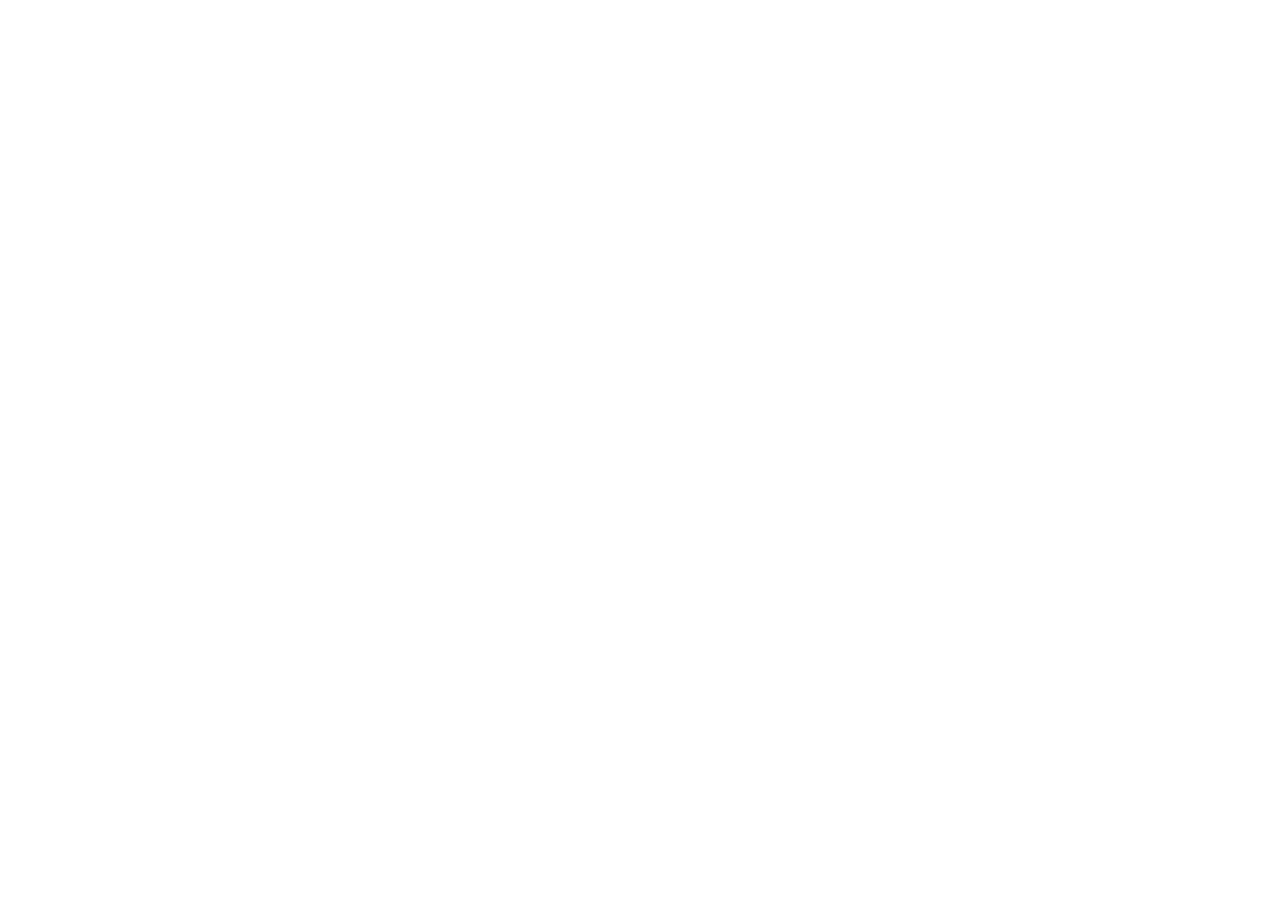
==== index.html @ e31933f2 "cleanup" ====
<!DOCTYPE html>
<html>
    <head>
        <title>creo2</title>


    </head>
    <body>
        <script src="js/three.js"></script>
        <script type = 'module' src = "./js/myProject.js"></script>

    </body>
</html>
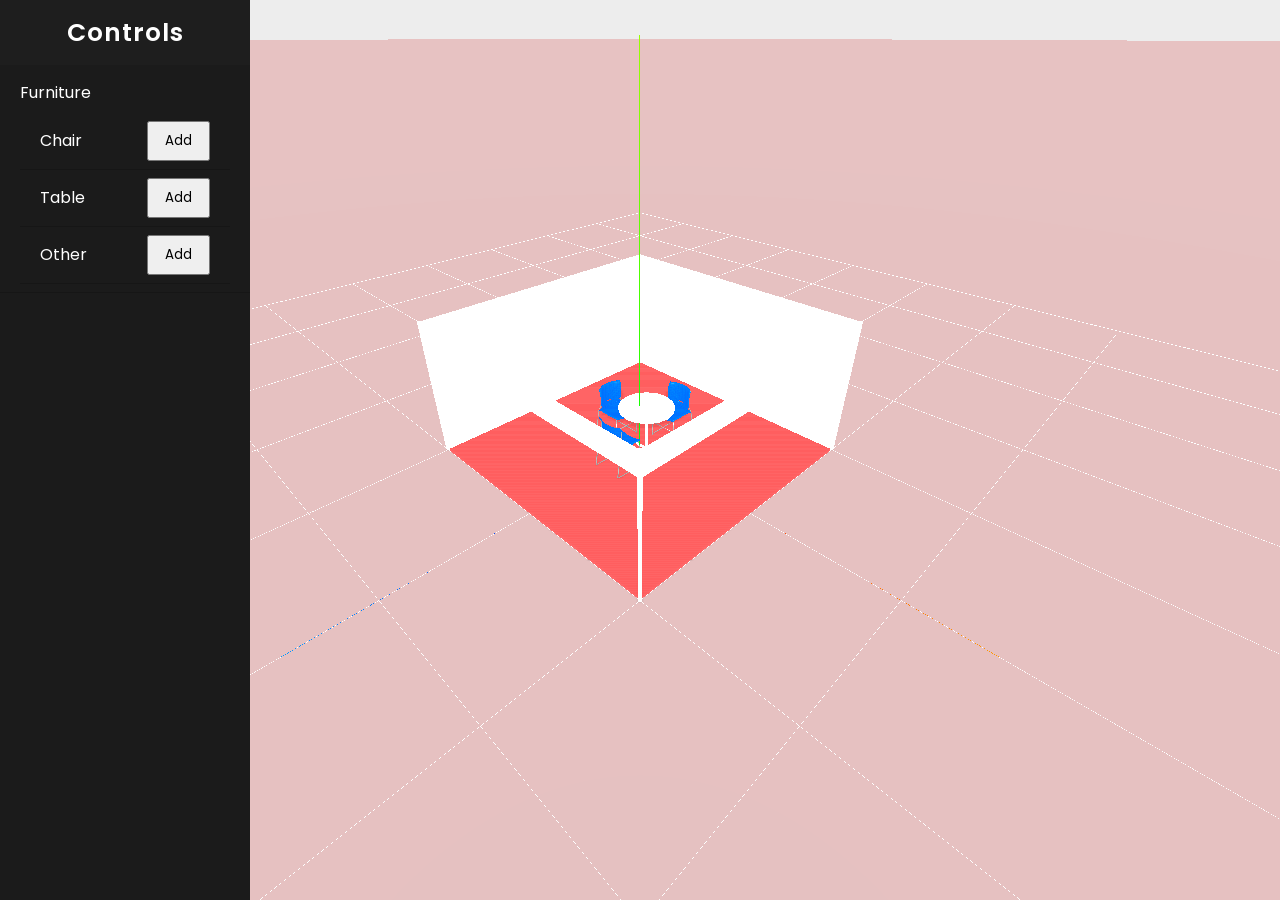
==== commit a469e38e: "sidebar" ====
--- a/index.html
+++ b/index.html
@@ -1,11 +1,33 @@
 <!DOCTYPE html>
 <html>
     <head>
+        <meta charset="utf-8">
         <title>creo2</title>
+        <link rel = 'stylesheet' href = 'css/styles.css'>
+        <script src="js/functions.js"></script>
+        
+    </head>
 
+    <body>
+        <nav class = "sidebar">
+            <div class = "text">Controls</div>
+            <ul style = 'color: white;'>
+                <li>Furniture
+                    <ul>
+                        <li class = 'product'> Chair
+                            <button onclick ='add(0)'class = 'add-button'> Add </button>
+                        </li>
+                        <li class = 'product'>Table
+                            <button class = 'add-button'> Add </button>
+                        </li>
+                        <li class = 'product'>Other
+                            <button class = 'add-button'> Add </button>
+                        </li>
+                    </ul>
+                </li>
+            </ul>
+        </nav>
 
-    </head>
-    <body>
         <script src="js/three.js"></script>
         <script type = 'module' src = "./js/myProject.js"></script>
 
--- a/css/styles.css
+++ b/css/styles.css
@@ -0,0 +1,132 @@
+@import url('https://fonts.googleapis.com/css?family=Poppins:400,500,600,700&display=swap');
+
+body {
+  margin: 0;
+}
+
+*{
+  margin: 0;
+  padding: 0;
+  box-sizing: border-box;
+  user-select: none;
+  font-family: 'Poppins', sans-serif;
+}
+
+.sidebar{
+    position: fixed;
+    width: 250px;
+    height: 100%;
+    left: 0;
+    background: #1b1b1b;
+}
+
+.sidebar .text{
+    color:white;
+    font-size: 25px;
+    font-weight: 600;
+    line-height: 65px;
+    text-align: center;
+    background: #1e1e1e;
+    letter-spacing: 1px;
+}
+
+.product {
+    display: grid;
+    grid-template-columns: 1.5fr 1fr;
+    grid-template-rows: 1fr auto;
+    -moz-column-gap: 0.75rem;
+    column-gap: 0.75rem;
+}
+
+nav ul{
+    background: #1b1b1b;
+    list-style: none;
+    width: 100%;
+    height: 100%;
+}
+
+nav ul li{
+    line-height: 40px;
+    padding: 8px 20px;
+    cursor: pointer;
+    border-bottom: 1px solid rgba(0,0,0,0.2);
+}
+
+nav ul li span {
+
+    position: absolute;
+    ;
+}
+
+/* 
+nav{
+  position: absolute;
+  top: 20%;
+  left: 50%;
+  transform: translate(-50%, -50%);
+  background: #1b1b1b;
+  width: 400px;
+  line-height: 40px;
+  padding: 8px 25px;
+  border-radius: 5px;
+}
+
+nav label{
+    color: white;
+    font-size: 22px;
+    font-weight: 500;
+    display: block;
+    cursor: pointer;
+  }
+  
+  }
+  nav .menu:before{
+    position: absolute;
+    content: '';
+    height: 20px;
+    width: 20px;
+    background: #1b1b1b;
+    right: 20px;
+    top: -10px;
+    transform: rotate(45deg);
+    z-index: -1;
+  }
+
+  nav ul li label{
+    font-size: 18px;
+  }
+  nav ul li a{
+    color: white;
+    text-decoration: none;
+    font-size: 18px;
+    display: block;
+  }
+  nav ul li a:hover,
+  nav ul li label:hover{
+    color: cyan;
+  }
+  nav ul ul{
+    position: static;
+  }
+  nav ul ul li{
+    line-height: 30px;
+    padding-left: 30px;
+    border-bottom: none;
+  }
+  nav ul ul li a{
+    color: #e6e6e6;
+    font-size: 17px;
+  }
+  nav ul li span{
+    font-size: 20px;
+    float: right;
+    margin-top: 10px;
+    padding: 0 10px;
+    transition: 0.5s;
+  }
+  nav ul li span.rotate{
+    transform: rotate(-180deg);
+  }
+  input{
+    display: none;
+  } */
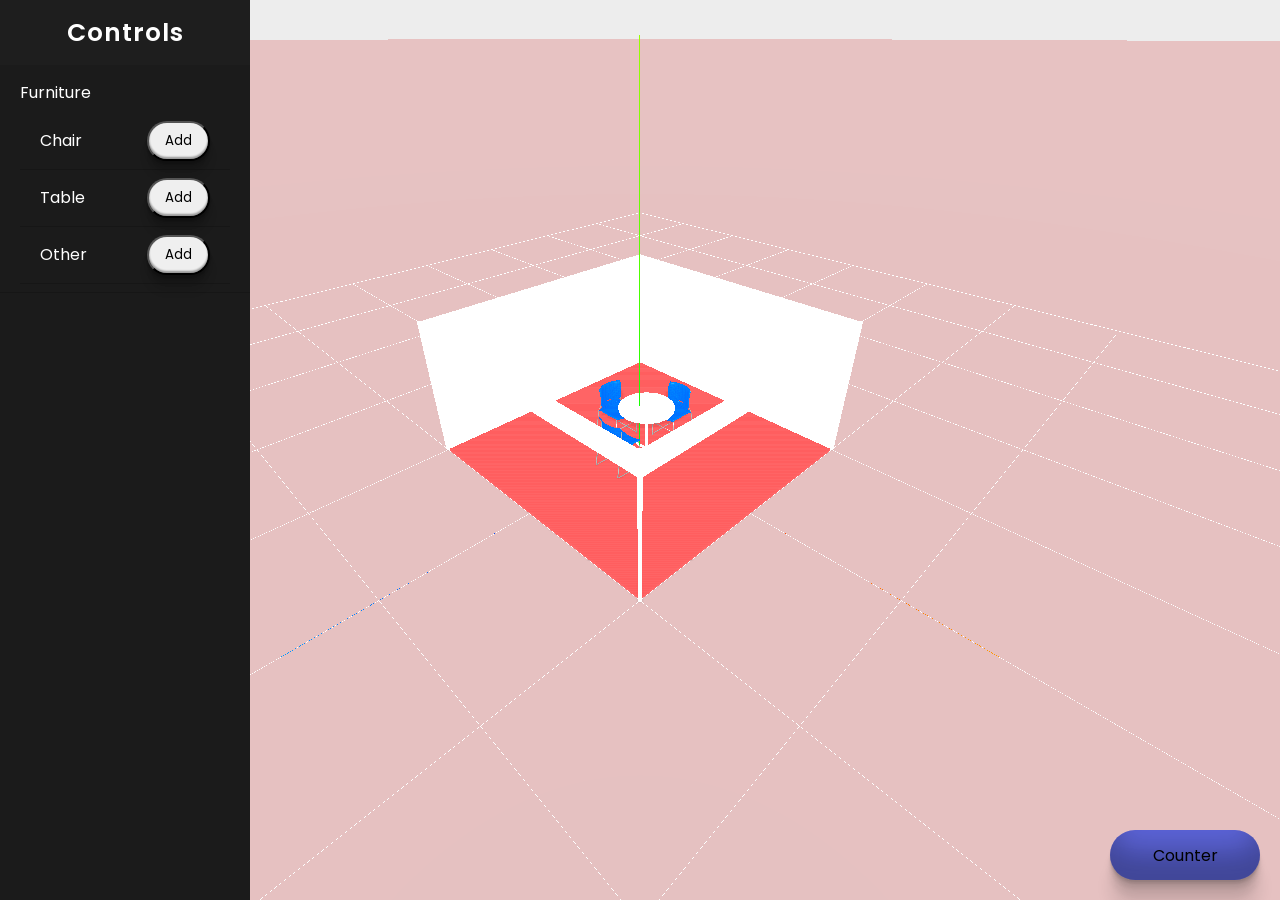
==== commit 1230e3e1: "counter button" ====
--- a/index.html
+++ b/index.html
@@ -4,10 +4,9 @@
         <meta charset="utf-8">
         <title>creo2</title>
         <link rel = 'stylesheet' href = 'css/styles.css'>
-        <script src="js/functions.js"></script>
         
     </head>
-
+    
     <body>
         <nav class = "sidebar">
             <div class = "text">Controls</div>
@@ -15,21 +14,30 @@
                 <li>Furniture
                     <ul>
                         <li class = 'product'> Chair
-                            <button onclick ='add(0)'class = 'add-button'> Add </button>
+                            <button id="btn-0-0"class='add-button'>Add</button>
                         </li>
                         <li class = 'product'>Table
-                            <button class = 'add-button'> Add </button>
+                            <button id="btn-0-1"class='add-button'> Add </button>
                         </li>
                         <li class = 'product'>Other
-                            <button class = 'add-button'> Add </button>
+                            <button id="btn-0-2"class='add-button'> Add </button>
                         </li>
                     </ul>
                 </li>
             </ul>
         </nav>
 
-        <script src="js/three.js"></script>
-        <script type = 'module' src = "./js/myProject.js"></script>
+        <div class = 'counter'>
+            Counter
 
+        </div>
+
+        <div id="scene-container">
+            
+            <script src="js/three.js"></script>
+            <script type = 'module' src = "./js/myProject.js"></script>
+            
+        </div>
+        
     </body>
 </html>
--- a/css/styles.css
+++ b/css/styles.css
@@ -1,15 +1,44 @@
 @import url('https://fonts.googleapis.com/css?family=Poppins:400,500,600,700&display=swap');
 
 body {
-  margin: 0;
+    margin: 0;
+}
+
+#scene-container {
+    position: absolute;
+    width: 100%;
+    height: 100%;
+    background-color: skyblue;
 }
 
 *{
-  margin: 0;
-  padding: 0;
-  box-sizing: border-box;
-  user-select: none;
-  font-family: 'Poppins', sans-serif;
+    margin: 0;
+    padding: 0;
+    box-sizing: border-box;
+    user-select: none;
+    font-family: 'Poppins', sans-serif;
+}
+
+.counter {
+    display: flex;
+    justify-content: center;
+    align-items: center;
+    position: absolute;
+    width: 150px;
+    height: 50px;
+    right: 20px;
+    bottom: 20px;
+    background: #666fef;
+    z-index: 3;
+    border-radius: 30px;
+    box-shadow: rgba(0, 0, 0, 0.17) 0px -23px 25px 0px inset,
+    rgba(0, 0, 0, 0.15) 0px -36px 30px 0px inset,
+    rgba(0, 0, 0, 0.1) 0px -79px 40px 0px inset,
+    rgba(0, 0, 0, 0.06) 0px 2px 1px,
+    rgba(0, 0, 0, 0.09) 0px 4px 2px,
+    rgba(0, 0, 0, 0.09) 0px 8px 4px,
+    rgba(0, 0, 0, 0.09) 0px 16px 8px,
+    rgba(0, 0, 0, 0.09) 0px 32px 16px;
 }
 
 .sidebar{
@@ -18,6 +47,7 @@
     height: 100%;
     left: 0;
     background: #1b1b1b;
+    z-index: 2;
 }
 
 .sidebar .text{
@@ -38,6 +68,18 @@
     column-gap: 0.75rem;
 }
 
+.add-button {
+    border-radius: 25px;
+    box-shadow: rgba(0, 0, 0, 0.17) 0px -2px 2px 0px inset,
+    rgba(0, 0, 0, 0.15) 0px -2px 2px 0px inset,
+    rgba(0, 0, 0, 0.1) 0px -2px 2px 0px inset,
+    rgba(0, 0, 0, 0.06) 0px 2px 1px,
+    rgba(0, 0, 0, 0.09) 0px 4px 2px,
+    rgba(0, 0, 0, 0.09) 0px 8px 4px,
+    rgba(0, 0, 0, 0.09) 0px 16px 8px,
+    rgba(0, 0, 0, 0.09) 0px 2px 2px;
+}
+
 nav ul{
     background: #1b1b1b;
     list-style: none;
@@ -56,77 +98,4 @@
 
     position: absolute;
     ;
-}
-
-/* 
-nav{
-  position: absolute;
-  top: 20%;
-  left: 50%;
-  transform: translate(-50%, -50%);
-  background: #1b1b1b;
-  width: 400px;
-  line-height: 40px;
-  padding: 8px 25px;
-  border-radius: 5px;
-}
-
-nav label{
-    color: white;
-    font-size: 22px;
-    font-weight: 500;
-    display: block;
-    cursor: pointer;
-  }
-  
-  }
-  nav .menu:before{
-    position: absolute;
-    content: '';
-    height: 20px;
-    width: 20px;
-    background: #1b1b1b;
-    right: 20px;
-    top: -10px;
-    transform: rotate(45deg);
-    z-index: -1;
-  }
-
-  nav ul li label{
-    font-size: 18px;
-  }
-  nav ul li a{
-    color: white;
-    text-decoration: none;
-    font-size: 18px;
-    display: block;
-  }
-  nav ul li a:hover,
-  nav ul li label:hover{
-    color: cyan;
-  }
-  nav ul ul{
-    position: static;
-  }
-  nav ul ul li{
-    line-height: 30px;
-    padding-left: 30px;
-    border-bottom: none;
-  }
-  nav ul ul li a{
-    color: #e6e6e6;
-    font-size: 17px;
-  }
-  nav ul li span{
-    font-size: 20px;
-    float: right;
-    margin-top: 10px;
-    padding: 0 10px;
-    transition: 0.5s;
-  }
-  nav ul li span.rotate{
-    transform: rotate(-180deg);
-  }
-  input{
-    display: none;
-  } */+}
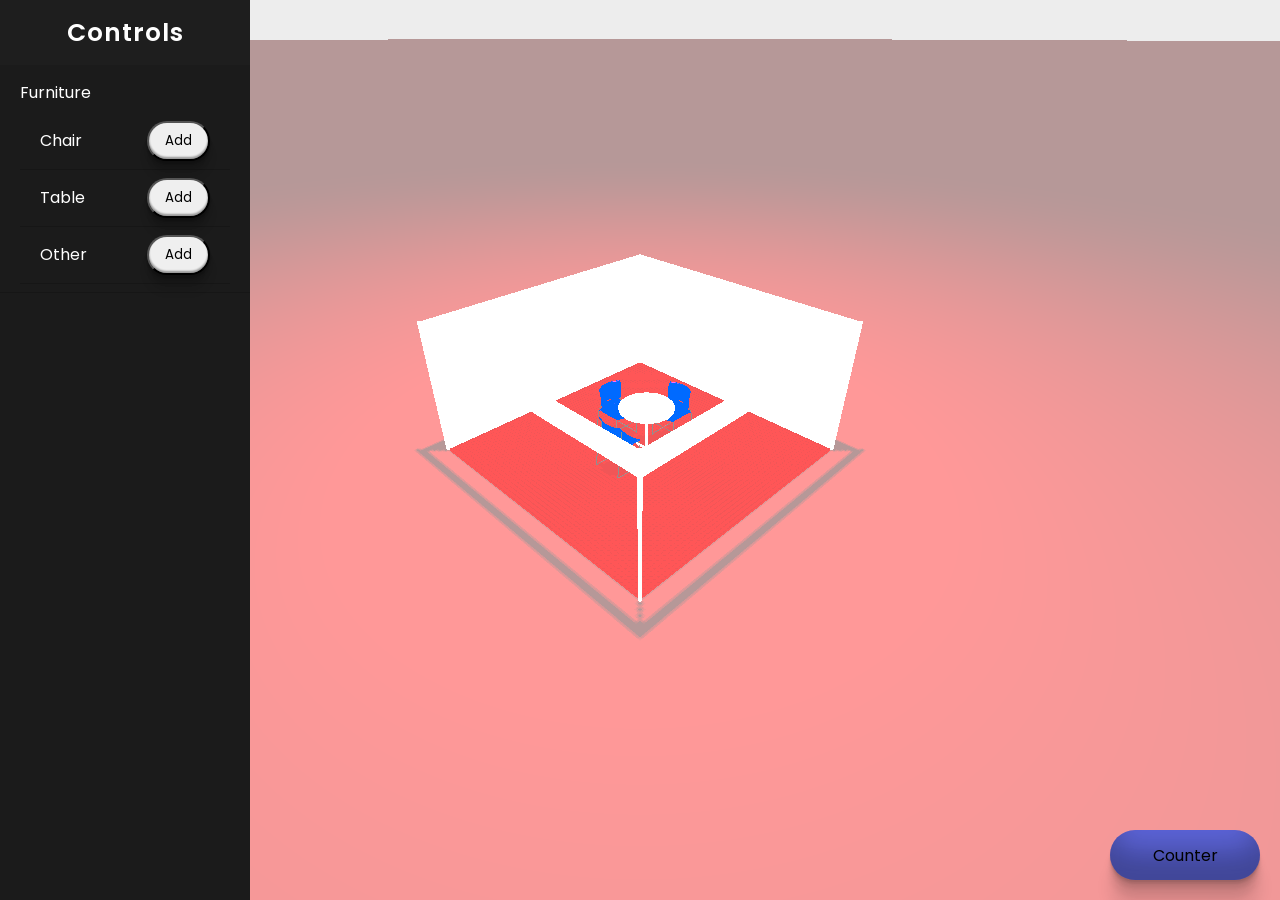
==== commit 6f376ec0: "counter" ====
--- a/index.html
+++ b/index.html
@@ -27,9 +27,8 @@
             </ul>
         </nav>
 
-        <div class = 'counter'>
+        <div id = 'counter' class = 'counter'>
             Counter
-
         </div>
 
         <div id="scene-container">
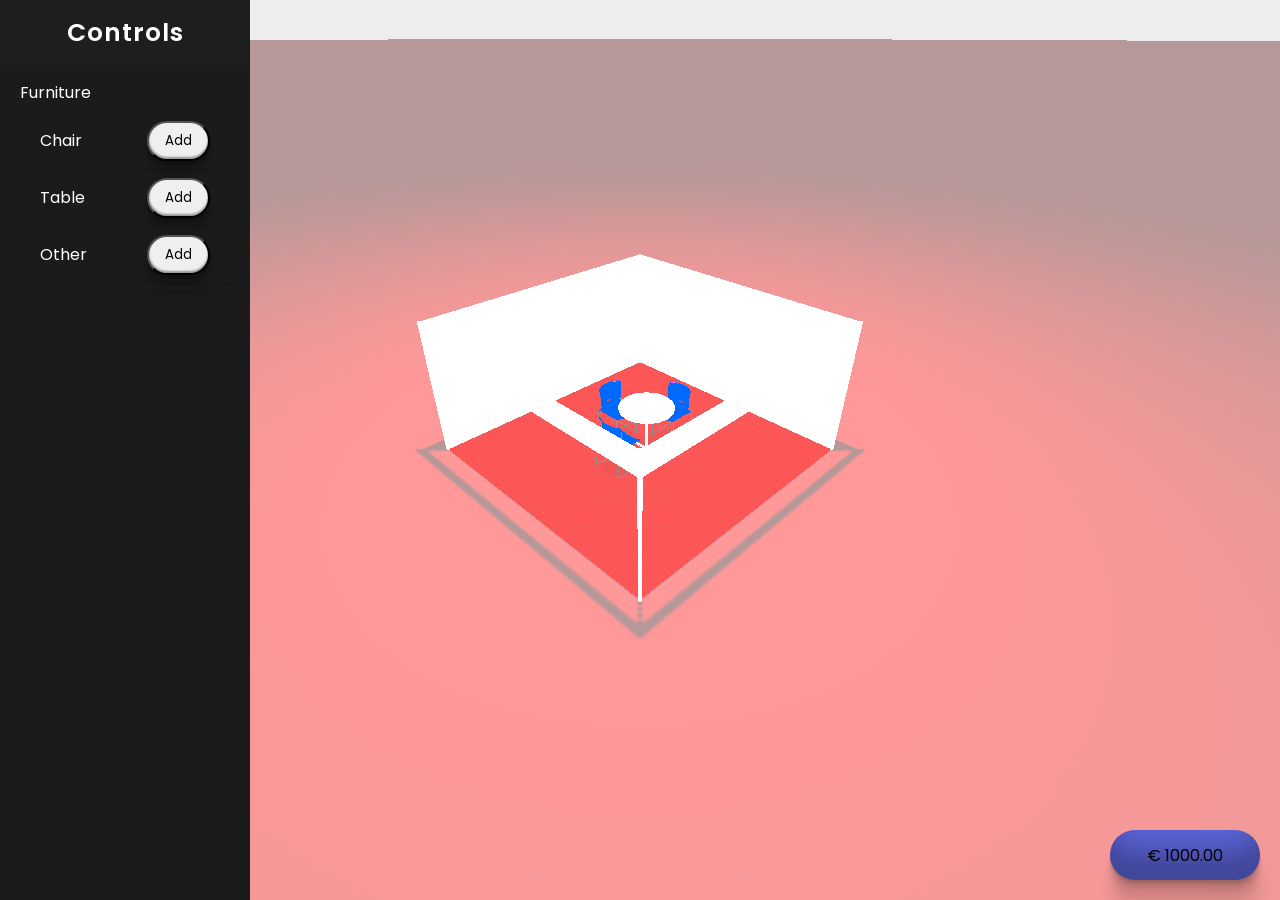
==== commit cb78aebb: "InteractionManager" ====
--- a/index.html
+++ b/index.html
@@ -28,7 +28,7 @@
         </nav>
 
         <div id = 'counter' class = 'counter'>
-            Counter
+            € 1000.00
         </div>
 
         <div id="scene-container">
